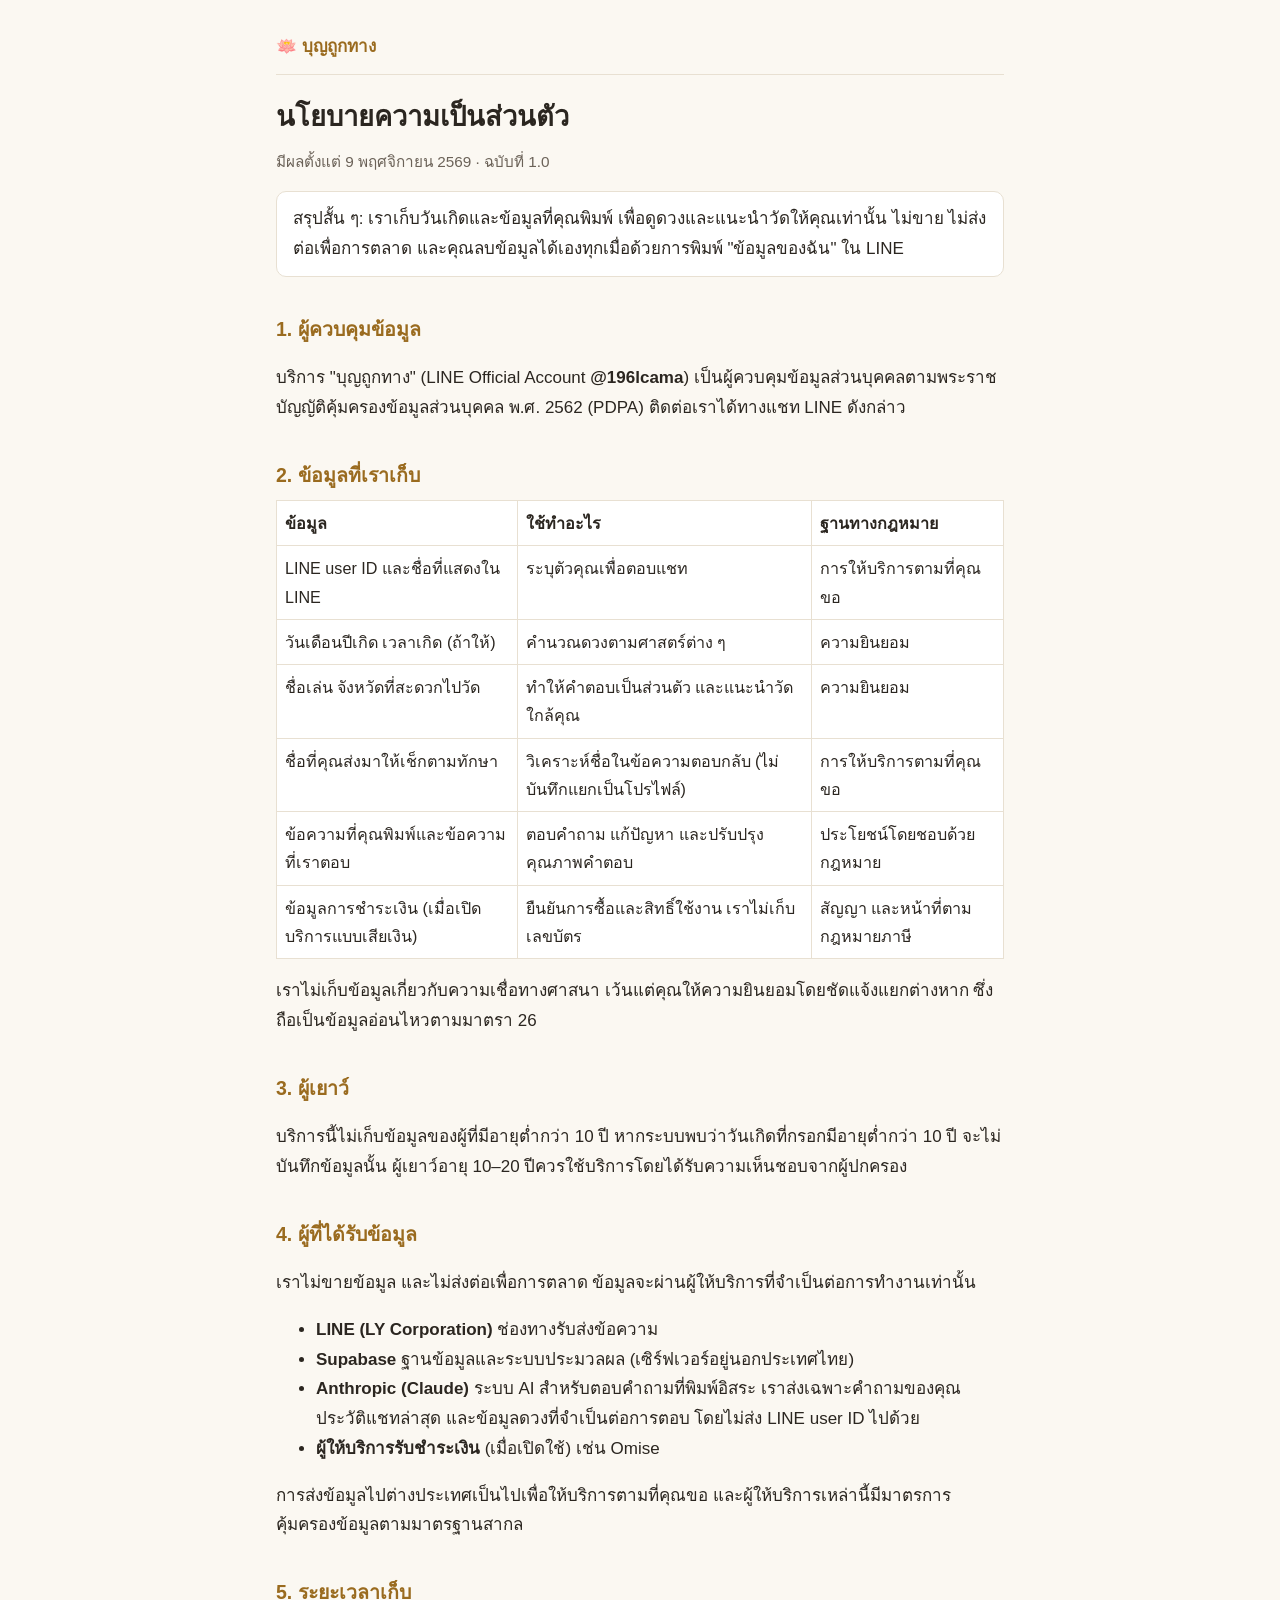
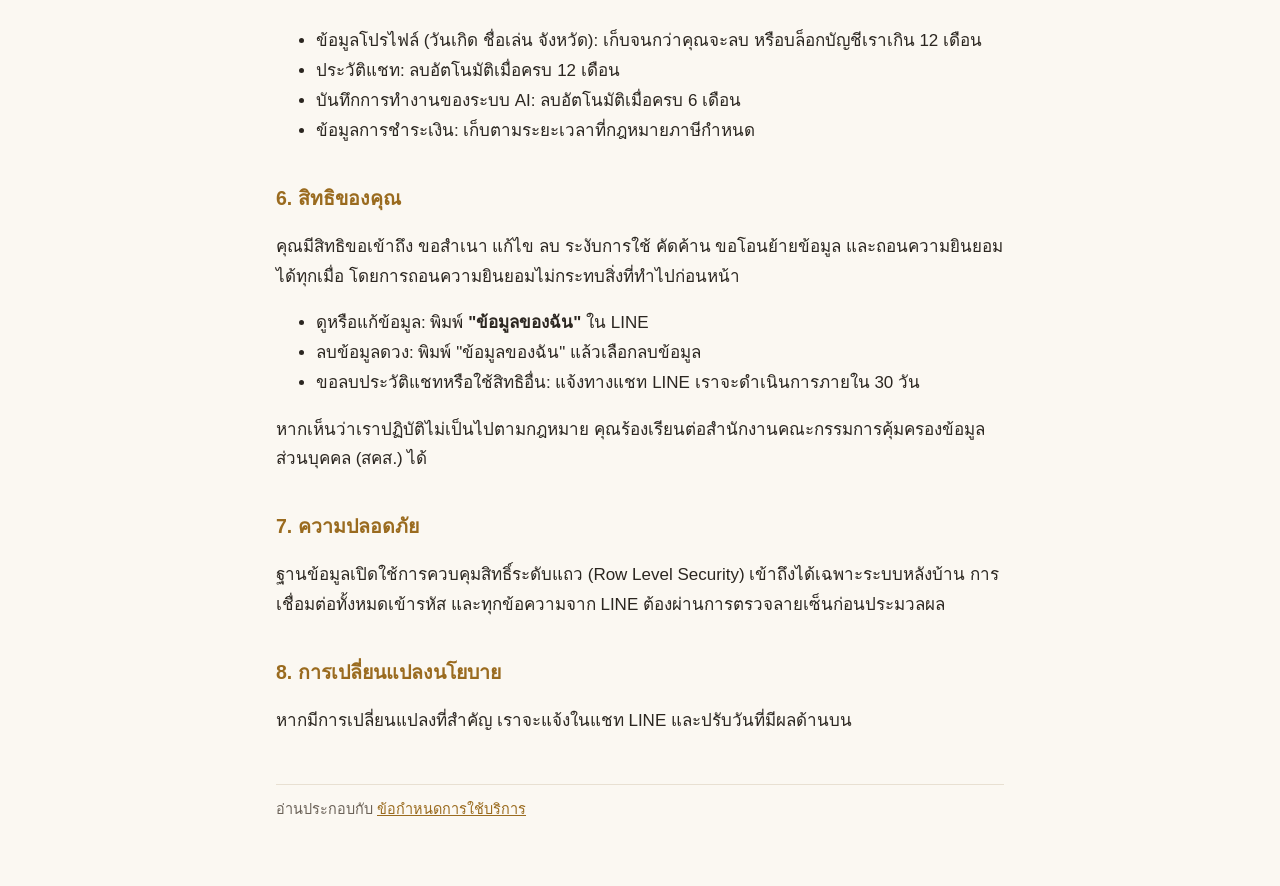
==== privacy.html @ 2775482c "Add privacy policy and terms v1.0" ====
<!doctype html><html lang="th"><head><meta charset="utf-8"><meta name="viewport" content="width=device-width,initial-scale=1">
<title>นโยบายความเป็นส่วนตัว · บุญถูกทาง</title><link rel="stylesheet" href="style.css"></head><body><main>
<header><a class="brand" href="./">🪷 บุญถูกทาง</a></header>
<h1>นโยบายความเป็นส่วนตัว</h1>
<p class="meta">มีผลตั้งแต่ 9 พฤศจิกายน 2569 · ฉบับที่ 1.0</p>

<div class="box">สรุปสั้น ๆ: เราเก็บวันเกิดและข้อมูลที่คุณพิมพ์ เพื่อดูดวงและแนะนำวัดให้คุณเท่านั้น ไม่ขาย ไม่ส่งต่อเพื่อการตลาด และคุณลบข้อมูลได้เองทุกเมื่อด้วยการพิมพ์ "ข้อมูลของฉัน" ใน LINE</div>

<h2>1. ผู้ควบคุมข้อมูล</h2>
<p>บริการ "บุญถูกทาง" (LINE Official Account <b>@196lcama</b>) เป็นผู้ควบคุมข้อมูลส่วนบุคคลตามพระราชบัญญัติคุ้มครองข้อมูลส่วนบุคคล พ.ศ. 2562 (PDPA) ติดต่อเราได้ทางแชท LINE ดังกล่าว</p>

<h2>2. ข้อมูลที่เราเก็บ</h2>
<table>
<tr><th>ข้อมูล</th><th>ใช้ทำอะไร</th><th>ฐานทางกฎหมาย</th></tr>
<tr><td>LINE user ID และชื่อที่แสดงใน LINE</td><td>ระบุตัวคุณเพื่อตอบแชท</td><td>การให้บริการตามที่คุณขอ</td></tr>
<tr><td>วันเดือนปีเกิด เวลาเกิด (ถ้าให้)</td><td>คำนวณดวงตามศาสตร์ต่าง ๆ</td><td>ความยินยอม</td></tr>
<tr><td>ชื่อเล่น จังหวัดที่สะดวกไปวัด</td><td>ทำให้คำตอบเป็นส่วนตัว และแนะนำวัดใกล้คุณ</td><td>ความยินยอม</td></tr>
<tr><td>ชื่อที่คุณส่งมาให้เช็กตามทักษา</td><td>วิเคราะห์ชื่อในข้อความตอบกลับ (ไม่บันทึกแยกเป็นโปรไฟล์)</td><td>การให้บริการตามที่คุณขอ</td></tr>
<tr><td>ข้อความที่คุณพิมพ์และข้อความที่เราตอบ</td><td>ตอบคำถาม แก้ปัญหา และปรับปรุงคุณภาพคำตอบ</td><td>ประโยชน์โดยชอบด้วยกฎหมาย</td></tr>
<tr><td>ข้อมูลการชำระเงิน (เมื่อเปิดบริการแบบเสียเงิน)</td><td>ยืนยันการซื้อและสิทธิ์ใช้งาน เราไม่เก็บเลขบัตร</td><td>สัญญา และหน้าที่ตามกฎหมายภาษี</td></tr>
</table>
<p>เราไม่เก็บข้อมูลเกี่ยวกับความเชื่อทางศาสนา เว้นแต่คุณให้ความยินยอมโดยชัดแจ้งแยกต่างหาก ซึ่งถือเป็นข้อมูลอ่อนไหวตามมาตรา 26</p>

<h2>3. ผู้เยาว์</h2>
<p>บริการนี้ไม่เก็บข้อมูลของผู้ที่มีอายุต่ำกว่า 10 ปี หากระบบพบว่าวันเกิดที่กรอกมีอายุต่ำกว่า 10 ปี จะไม่บันทึกข้อมูลนั้น ผู้เยาว์อายุ 10–20 ปีควรใช้บริการโดยได้รับความเห็นชอบจากผู้ปกครอง</p>

<h2>4. ผู้ที่ได้รับข้อมูล</h2>
<p>เราไม่ขายข้อมูล และไม่ส่งต่อเพื่อการตลาด ข้อมูลจะผ่านผู้ให้บริการที่จำเป็นต่อการทำงานเท่านั้น</p>
<ul>
<li><b>LINE (LY Corporation)</b> ช่องทางรับส่งข้อความ</li>
<li><b>Supabase</b> ฐานข้อมูลและระบบประมวลผล (เซิร์ฟเวอร์อยู่นอกประเทศไทย)</li>
<li><b>Anthropic (Claude)</b> ระบบ AI สำหรับตอบคำถามที่พิมพ์อิสระ เราส่งเฉพาะคำถามของคุณ ประวัติแชทล่าสุด และข้อมูลดวงที่จำเป็นต่อการตอบ โดยไม่ส่ง LINE user ID ไปด้วย</li>
<li><b>ผู้ให้บริการรับชำระเงิน</b> (เมื่อเปิดใช้) เช่น Omise</li>
</ul>
<p>การส่งข้อมูลไปต่างประเทศเป็นไปเพื่อให้บริการตามที่คุณขอ และผู้ให้บริการเหล่านี้มีมาตรการคุ้มครองข้อมูลตามมาตรฐานสากล</p>

<h2>5. ระยะเวลาเก็บ</h2>
<ul>
<li>ข้อมูลโปรไฟล์ (วันเกิด ชื่อเล่น จังหวัด): เก็บจนกว่าคุณจะลบ หรือบล็อกบัญชีเราเกิน 12 เดือน</li>
<li>ประวัติแชท: ลบอัตโนมัติเมื่อครบ 12 เดือน</li>
<li>บันทึกการทำงานของระบบ AI: ลบอัตโนมัติเมื่อครบ 6 เดือน</li>
<li>ข้อมูลการชำระเงิน: เก็บตามระยะเวลาที่กฎหมายภาษีกำหนด</li>
</ul>

<h2>6. สิทธิของคุณ</h2>
<p>คุณมีสิทธิขอเข้าถึง ขอสำเนา แก้ไข ลบ ระงับการใช้ คัดค้าน ขอโอนย้ายข้อมูล และถอนความยินยอมได้ทุกเมื่อ โดยการถอนความยินยอมไม่กระทบสิ่งที่ทำไปก่อนหน้า</p>
<ul>
<li>ดูหรือแก้ข้อมูล: พิมพ์ <b>"ข้อมูลของฉัน"</b> ใน LINE</li>
<li>ลบข้อมูลดวง: พิมพ์ "ข้อมูลของฉัน" แล้วเลือกลบข้อมูล</li>
<li>ขอลบประวัติแชทหรือใช้สิทธิอื่น: แจ้งทางแชท LINE เราจะดำเนินการภายใน 30 วัน</li>
</ul>
<p>หากเห็นว่าเราปฏิบัติไม่เป็นไปตามกฎหมาย คุณร้องเรียนต่อสำนักงานคณะกรรมการคุ้มครองข้อมูลส่วนบุคคล (สคส.) ได้</p>

<h2>7. ความปลอดภัย</h2>
<p>ฐานข้อมูลเปิดใช้การควบคุมสิทธิ์ระดับแถว (Row Level Security) เข้าถึงได้เฉพาะระบบหลังบ้าน การเชื่อมต่อทั้งหมดเข้ารหัส และทุกข้อความจาก LINE ต้องผ่านการตรวจลายเซ็นก่อนประมวลผล</p>

<h2>8. การเปลี่ยนแปลงนโยบาย</h2>
<p>หากมีการเปลี่ยนแปลงที่สำคัญ เราจะแจ้งในแชท LINE และปรับวันที่มีผลด้านบน</p>

<footer>อ่านประกอบกับ <a href="terms.html">ข้อกำหนดการใช้บริการ</a></footer>
</main></body></html>
---- style.css ----
:root{--bg:#fbf8f2;--fg:#2b2620;--muted:#6b6258;--accent:#9a6b1f;--card:#fff;--line:#e8e0d2}
@media (prefers-color-scheme:dark){:root{--bg:#1b1916;--fg:#ece6dc;--muted:#a99f92;--accent:#e0b062;--card:#24211d;--line:#3a352e}}
*{box-sizing:border-box}
body{margin:0;background:var(--bg);color:var(--fg);font-family:"Sarabun","Leelawadee UI","Noto Sans Thai",Tahoma,sans-serif;line-height:1.75;font-size:17px}
main{max-width:760px;margin:0 auto;padding:32px 16px 64px}
header{border-bottom:1px solid var(--line);margin-bottom:24px;padding-bottom:12px}
.brand{color:var(--accent);font-weight:700;text-decoration:none}
h1{font-size:1.6em;line-height:1.3;margin:.4em 0 .2em}
h2{font-size:1.15em;margin:1.8em 0 .4em;color:var(--accent)}
.meta{color:var(--muted);font-size:.9em}
table{width:100%;border-collapse:collapse;background:var(--card);font-size:.95em}
td,th{border:1px solid var(--line);padding:8px;text-align:left;vertical-align:top}
.box{background:var(--card);border:1px solid var(--line);border-radius:10px;padding:12px 16px}
a{color:var(--accent)}
footer{margin-top:48px;color:var(--muted);font-size:.85em;border-top:1px solid var(--line);padding-top:12px}
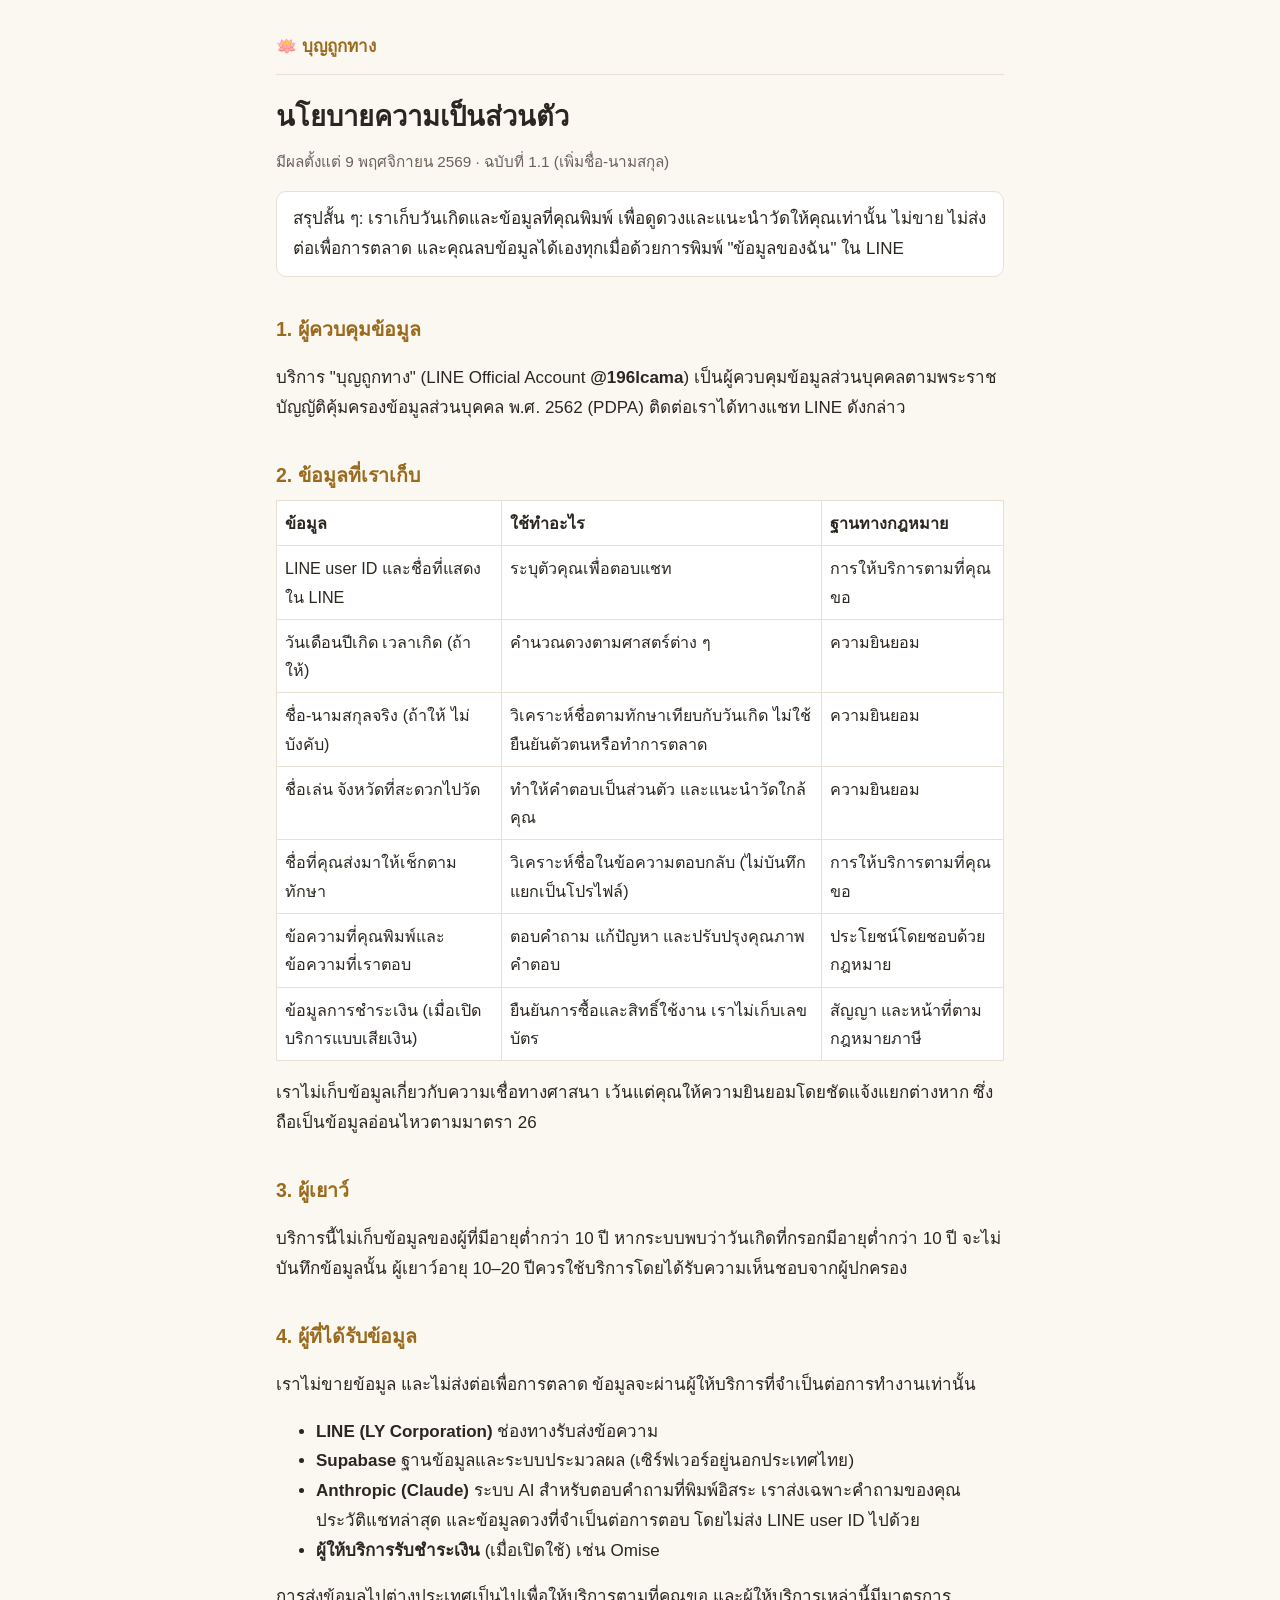
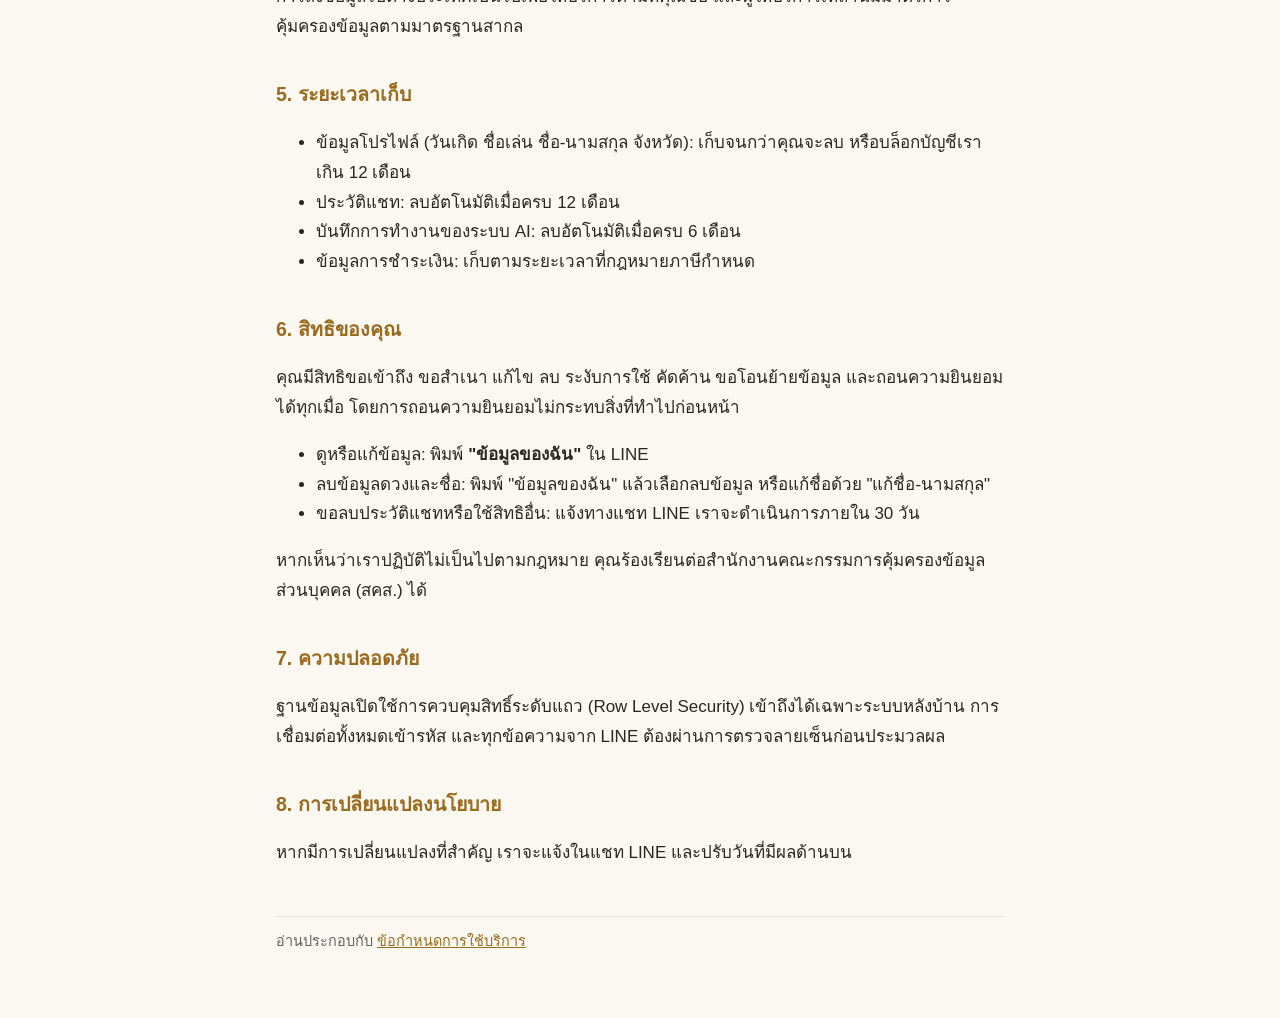
==== commit 0f81bec4: "Privacy policy v1.1: add full name" ====
--- a/privacy.html
+++ b/privacy.html
@@ -2,7 +2,7 @@
 <title>นโยบายความเป็นส่วนตัว · บุญถูกทาง</title><link rel="stylesheet" href="style.css"></head><body><main>
 <header><a class="brand" href="./">🪷 บุญถูกทาง</a></header>
 <h1>นโยบายความเป็นส่วนตัว</h1>
-<p class="meta">มีผลตั้งแต่ 9 พฤศจิกายน 2569 · ฉบับที่ 1.0</p>
+<p class="meta">มีผลตั้งแต่ 9 พฤศจิกายน 2569 · ฉบับที่ 1.1 (เพิ่มชื่อ-นามสกุล)</p>
 
 <div class="box">สรุปสั้น ๆ: เราเก็บวันเกิดและข้อมูลที่คุณพิมพ์ เพื่อดูดวงและแนะนำวัดให้คุณเท่านั้น ไม่ขาย ไม่ส่งต่อเพื่อการตลาด และคุณลบข้อมูลได้เองทุกเมื่อด้วยการพิมพ์ "ข้อมูลของฉัน" ใน LINE</div>
 
@@ -14,6 +14,7 @@
 <tr><th>ข้อมูล</th><th>ใช้ทำอะไร</th><th>ฐานทางกฎหมาย</th></tr>
 <tr><td>LINE user ID และชื่อที่แสดงใน LINE</td><td>ระบุตัวคุณเพื่อตอบแชท</td><td>การให้บริการตามที่คุณขอ</td></tr>
 <tr><td>วันเดือนปีเกิด เวลาเกิด (ถ้าให้)</td><td>คำนวณดวงตามศาสตร์ต่าง ๆ</td><td>ความยินยอม</td></tr>
+<tr><td>ชื่อ-นามสกุลจริง (ถ้าให้ ไม่บังคับ)</td><td>วิเคราะห์ชื่อตามทักษาเทียบกับวันเกิด ไม่ใช้ยืนยันตัวตนหรือทำการตลาด</td><td>ความยินยอม</td></tr>
 <tr><td>ชื่อเล่น จังหวัดที่สะดวกไปวัด</td><td>ทำให้คำตอบเป็นส่วนตัว และแนะนำวัดใกล้คุณ</td><td>ความยินยอม</td></tr>
 <tr><td>ชื่อที่คุณส่งมาให้เช็กตามทักษา</td><td>วิเคราะห์ชื่อในข้อความตอบกลับ (ไม่บันทึกแยกเป็นโปรไฟล์)</td><td>การให้บริการตามที่คุณขอ</td></tr>
 <tr><td>ข้อความที่คุณพิมพ์และข้อความที่เราตอบ</td><td>ตอบคำถาม แก้ปัญหา และปรับปรุงคุณภาพคำตอบ</td><td>ประโยชน์โดยชอบด้วยกฎหมาย</td></tr>
@@ -36,7 +37,7 @@
 
 <h2>5. ระยะเวลาเก็บ</h2>
 <ul>
-<li>ข้อมูลโปรไฟล์ (วันเกิด ชื่อเล่น จังหวัด): เก็บจนกว่าคุณจะลบ หรือบล็อกบัญชีเราเกิน 12 เดือน</li>
+<li>ข้อมูลโปรไฟล์ (วันเกิด ชื่อเล่น ชื่อ-นามสกุล จังหวัด): เก็บจนกว่าคุณจะลบ หรือบล็อกบัญชีเราเกิน 12 เดือน</li>
 <li>ประวัติแชท: ลบอัตโนมัติเมื่อครบ 12 เดือน</li>
 <li>บันทึกการทำงานของระบบ AI: ลบอัตโนมัติเมื่อครบ 6 เดือน</li>
 <li>ข้อมูลการชำระเงิน: เก็บตามระยะเวลาที่กฎหมายภาษีกำหนด</li>
@@ -46,7 +47,7 @@
 <p>คุณมีสิทธิขอเข้าถึง ขอสำเนา แก้ไข ลบ ระงับการใช้ คัดค้าน ขอโอนย้ายข้อมูล และถอนความยินยอมได้ทุกเมื่อ โดยการถอนความยินยอมไม่กระทบสิ่งที่ทำไปก่อนหน้า</p>
 <ul>
 <li>ดูหรือแก้ข้อมูล: พิมพ์ <b>"ข้อมูลของฉัน"</b> ใน LINE</li>
-<li>ลบข้อมูลดวง: พิมพ์ "ข้อมูลของฉัน" แล้วเลือกลบข้อมูล</li>
+<li>ลบข้อมูลดวงและชื่อ: พิมพ์ "ข้อมูลของฉัน" แล้วเลือกลบข้อมูล หรือแก้ชื่อด้วย "แก้ชื่อ-นามสกุล"</li>
 <li>ขอลบประวัติแชทหรือใช้สิทธิอื่น: แจ้งทางแชท LINE เราจะดำเนินการภายใน 30 วัน</li>
 </ul>
 <p>หากเห็นว่าเราปฏิบัติไม่เป็นไปตามกฎหมาย คุณร้องเรียนต่อสำนักงานคณะกรรมการคุ้มครองข้อมูลส่วนบุคคล (สคส.) ได้</p>
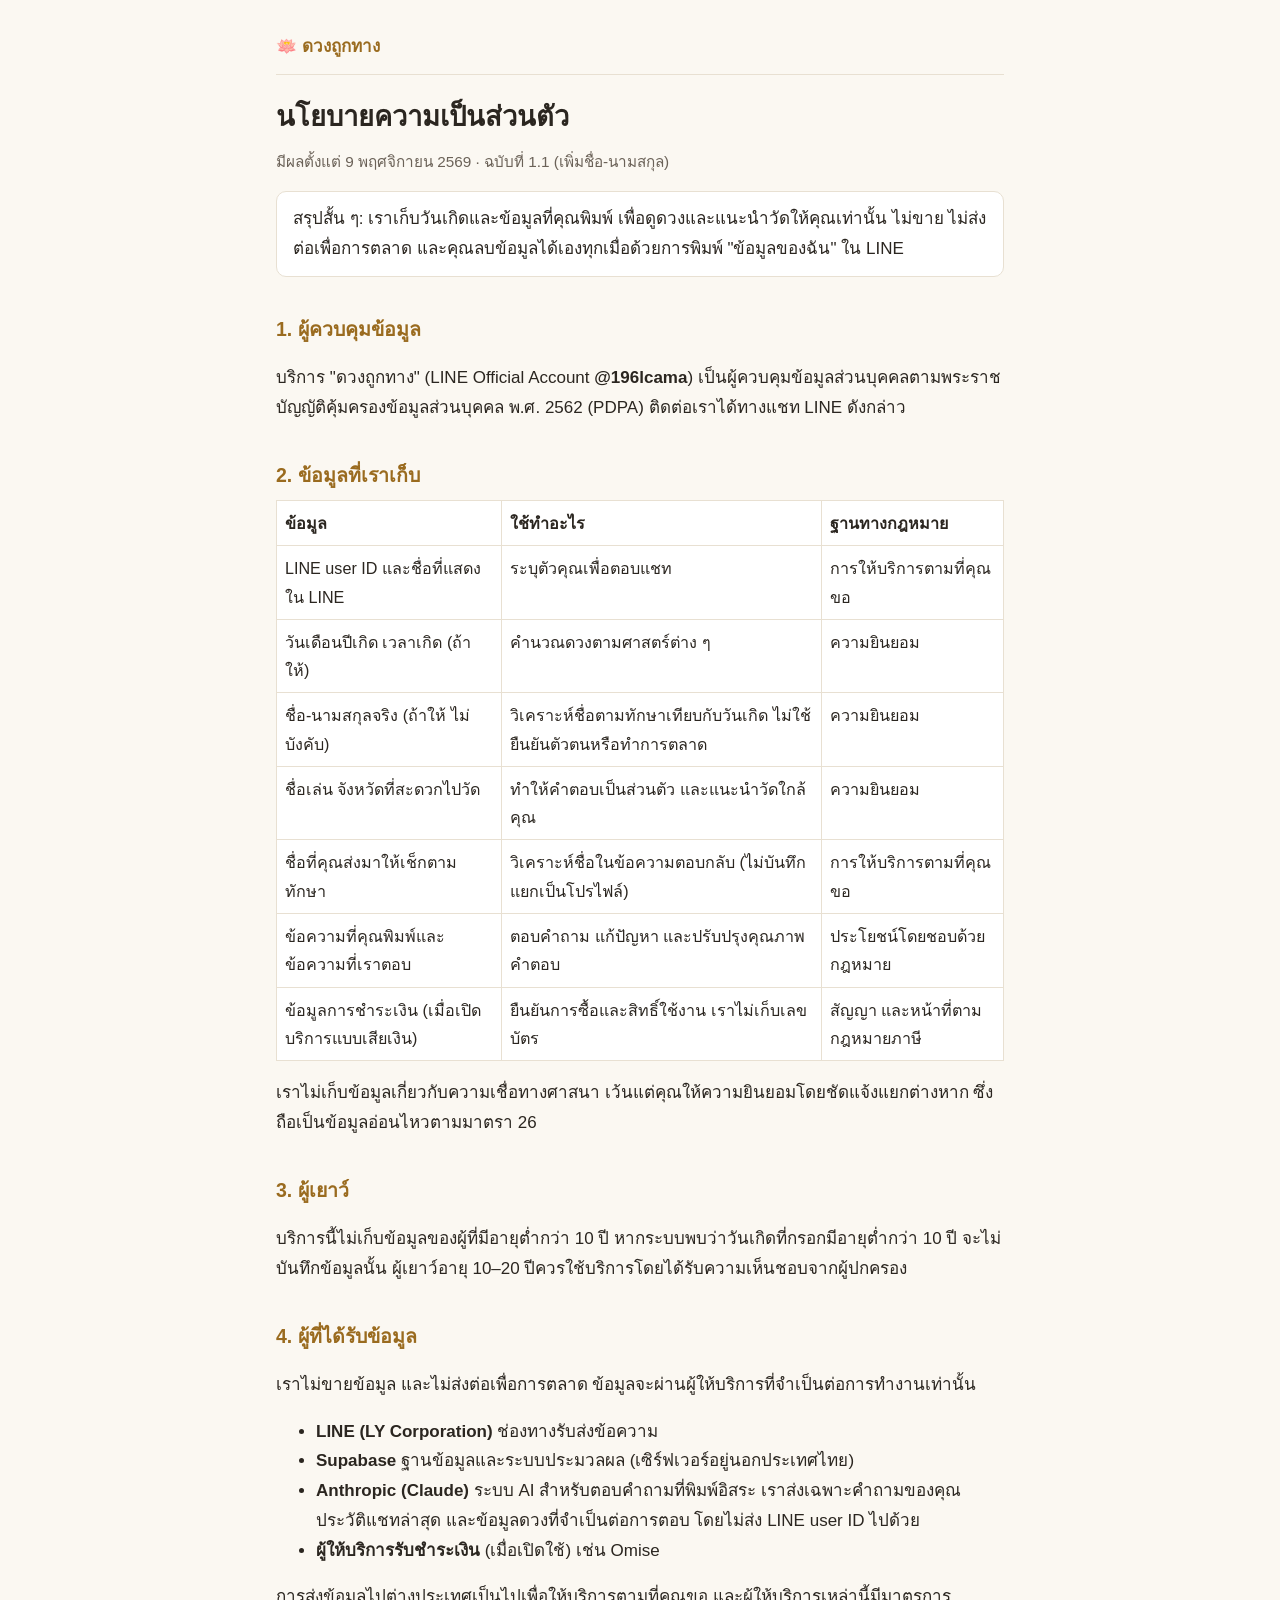
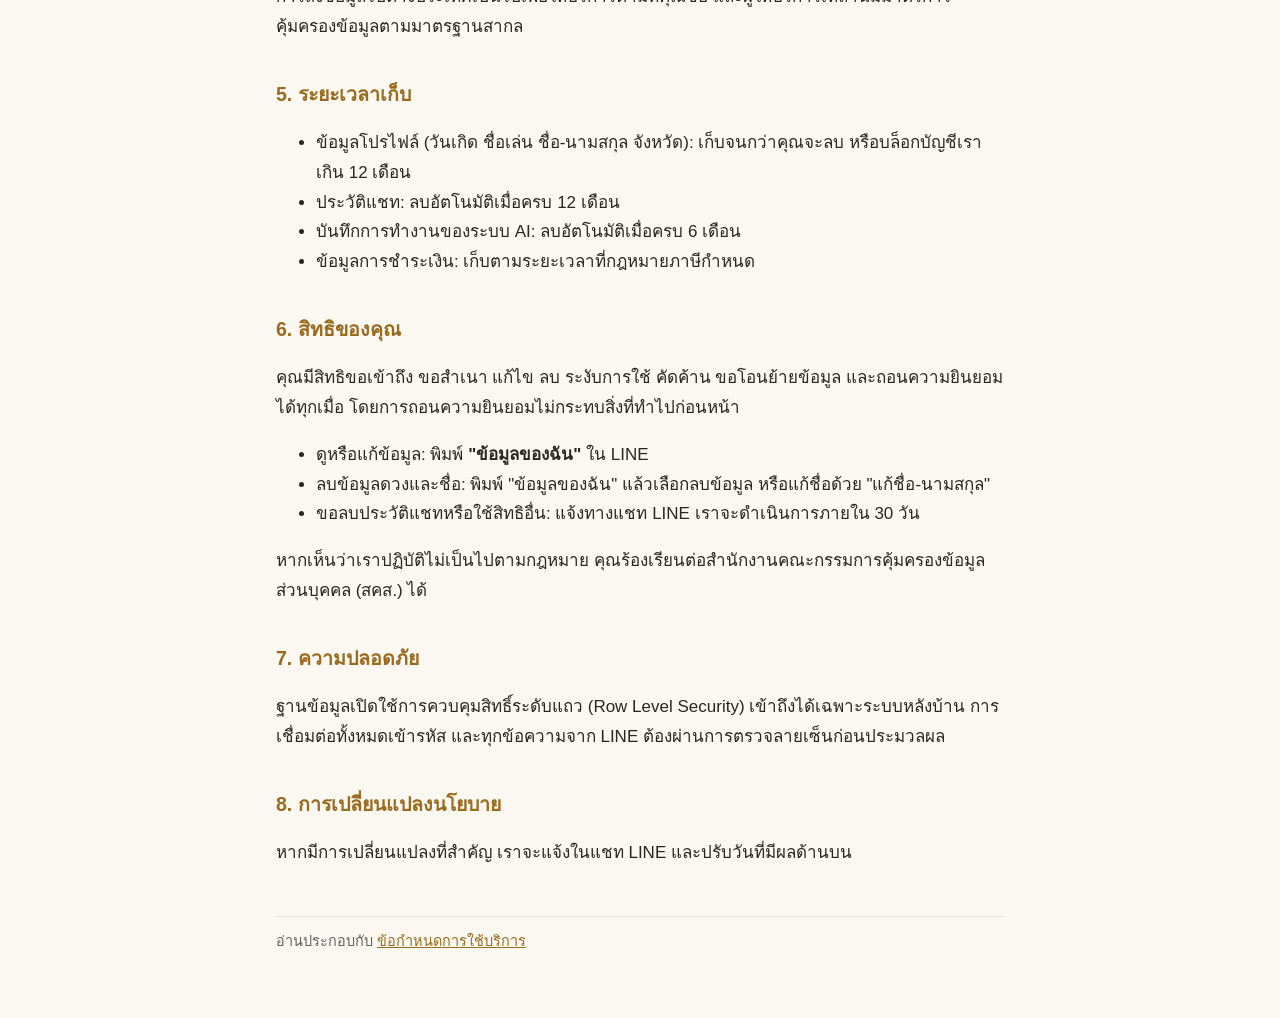
==== commit 8ef7d878: "Rename brand to Duang Thuk Thang" ====
--- a/privacy.html
+++ b/privacy.html
@@ -1,13 +1,13 @@
 <!doctype html><html lang="th"><head><meta charset="utf-8"><meta name="viewport" content="width=device-width,initial-scale=1">
-<title>นโยบายความเป็นส่วนตัว · บุญถูกทาง</title><link rel="stylesheet" href="style.css"></head><body><main>
-<header><a class="brand" href="./">🪷 บุญถูกทาง</a></header>
+<title>นโยบายความเป็นส่วนตัว · ดวงถูกทาง</title><link rel="stylesheet" href="style.css"></head><body><main>
+<header><a class="brand" href="./">🪷 ดวงถูกทาง</a></header>
 <h1>นโยบายความเป็นส่วนตัว</h1>
 <p class="meta">มีผลตั้งแต่ 9 พฤศจิกายน 2569 · ฉบับที่ 1.1 (เพิ่มชื่อ-นามสกุล)</p>
 
 <div class="box">สรุปสั้น ๆ: เราเก็บวันเกิดและข้อมูลที่คุณพิมพ์ เพื่อดูดวงและแนะนำวัดให้คุณเท่านั้น ไม่ขาย ไม่ส่งต่อเพื่อการตลาด และคุณลบข้อมูลได้เองทุกเมื่อด้วยการพิมพ์ "ข้อมูลของฉัน" ใน LINE</div>
 
 <h2>1. ผู้ควบคุมข้อมูล</h2>
-<p>บริการ "บุญถูกทาง" (LINE Official Account <b>@196lcama</b>) เป็นผู้ควบคุมข้อมูลส่วนบุคคลตามพระราชบัญญัติคุ้มครองข้อมูลส่วนบุคคล พ.ศ. 2562 (PDPA) ติดต่อเราได้ทางแชท LINE ดังกล่าว</p>
+<p>บริการ "ดวงถูกทาง" (LINE Official Account <b>@196lcama</b>) เป็นผู้ควบคุมข้อมูลส่วนบุคคลตามพระราชบัญญัติคุ้มครองข้อมูลส่วนบุคคล พ.ศ. 2562 (PDPA) ติดต่อเราได้ทางแชท LINE ดังกล่าว</p>
 
 <h2>2. ข้อมูลที่เราเก็บ</h2>
 <table>
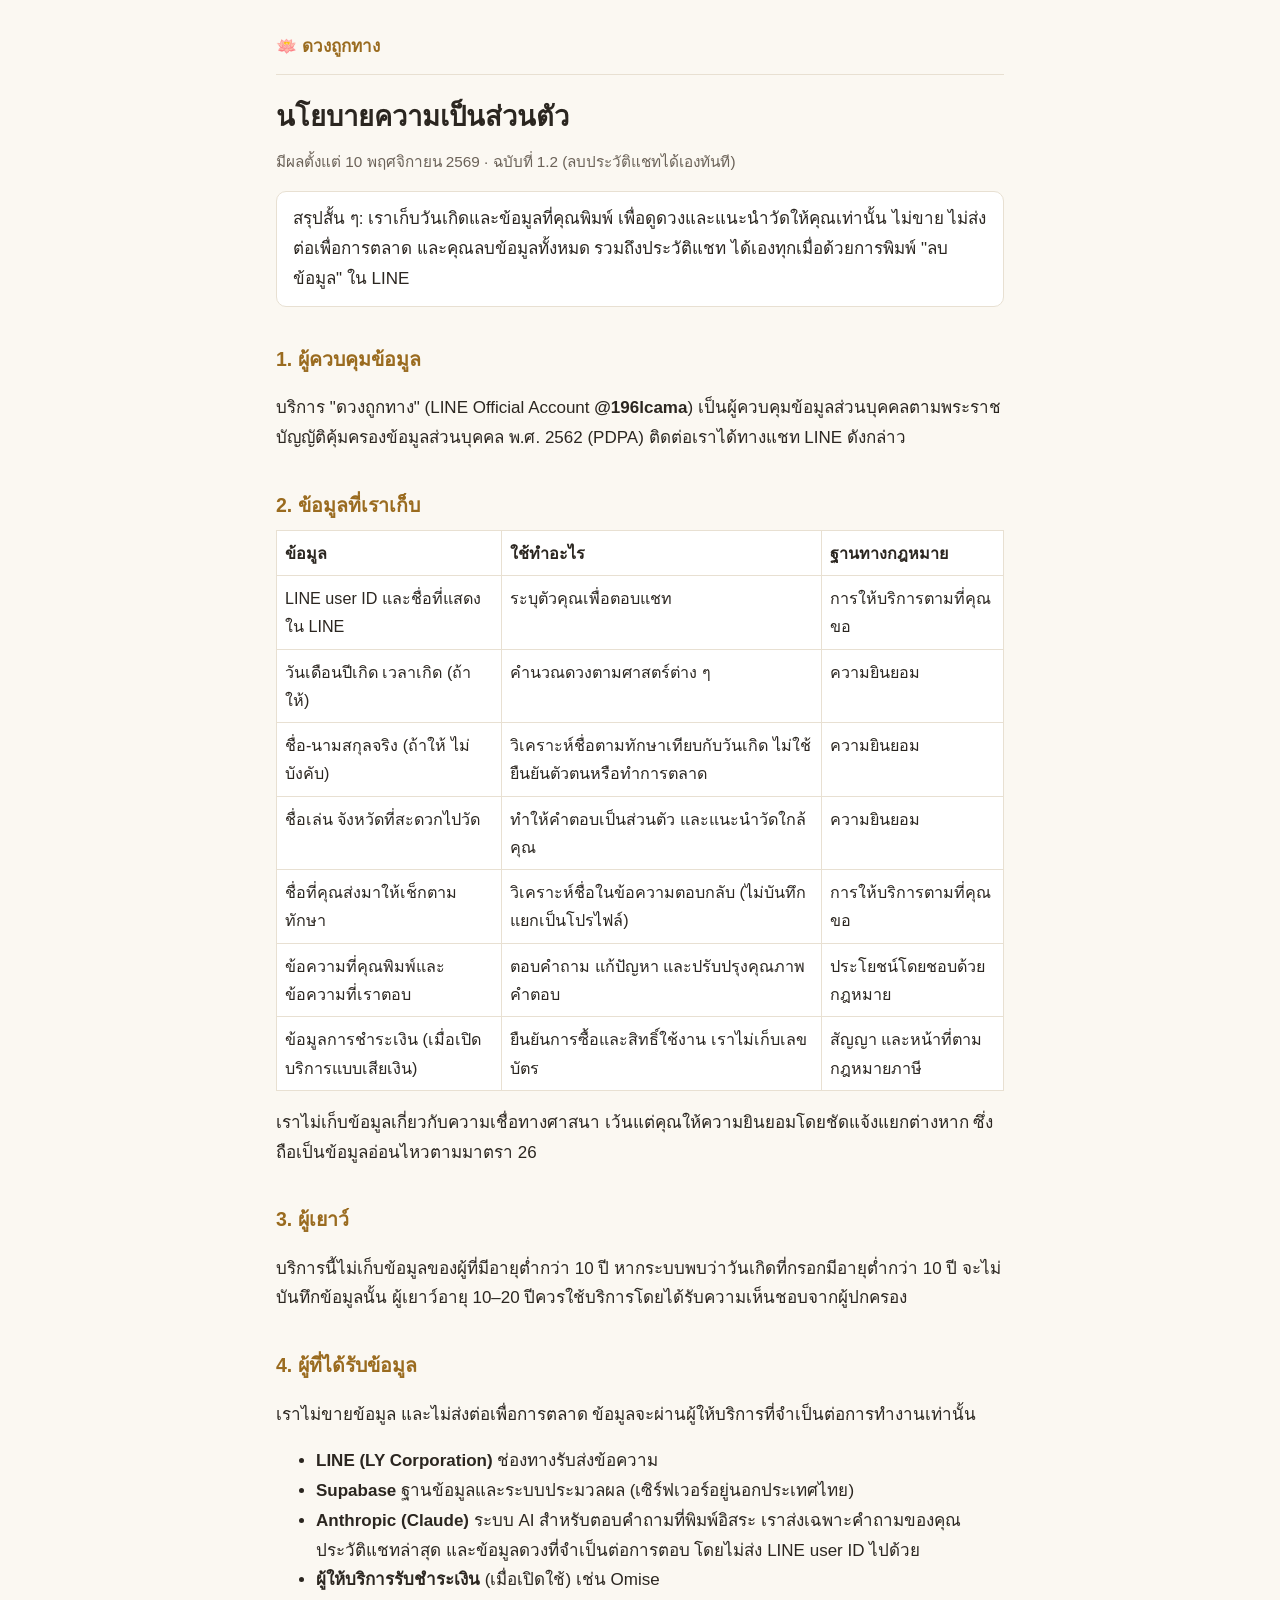
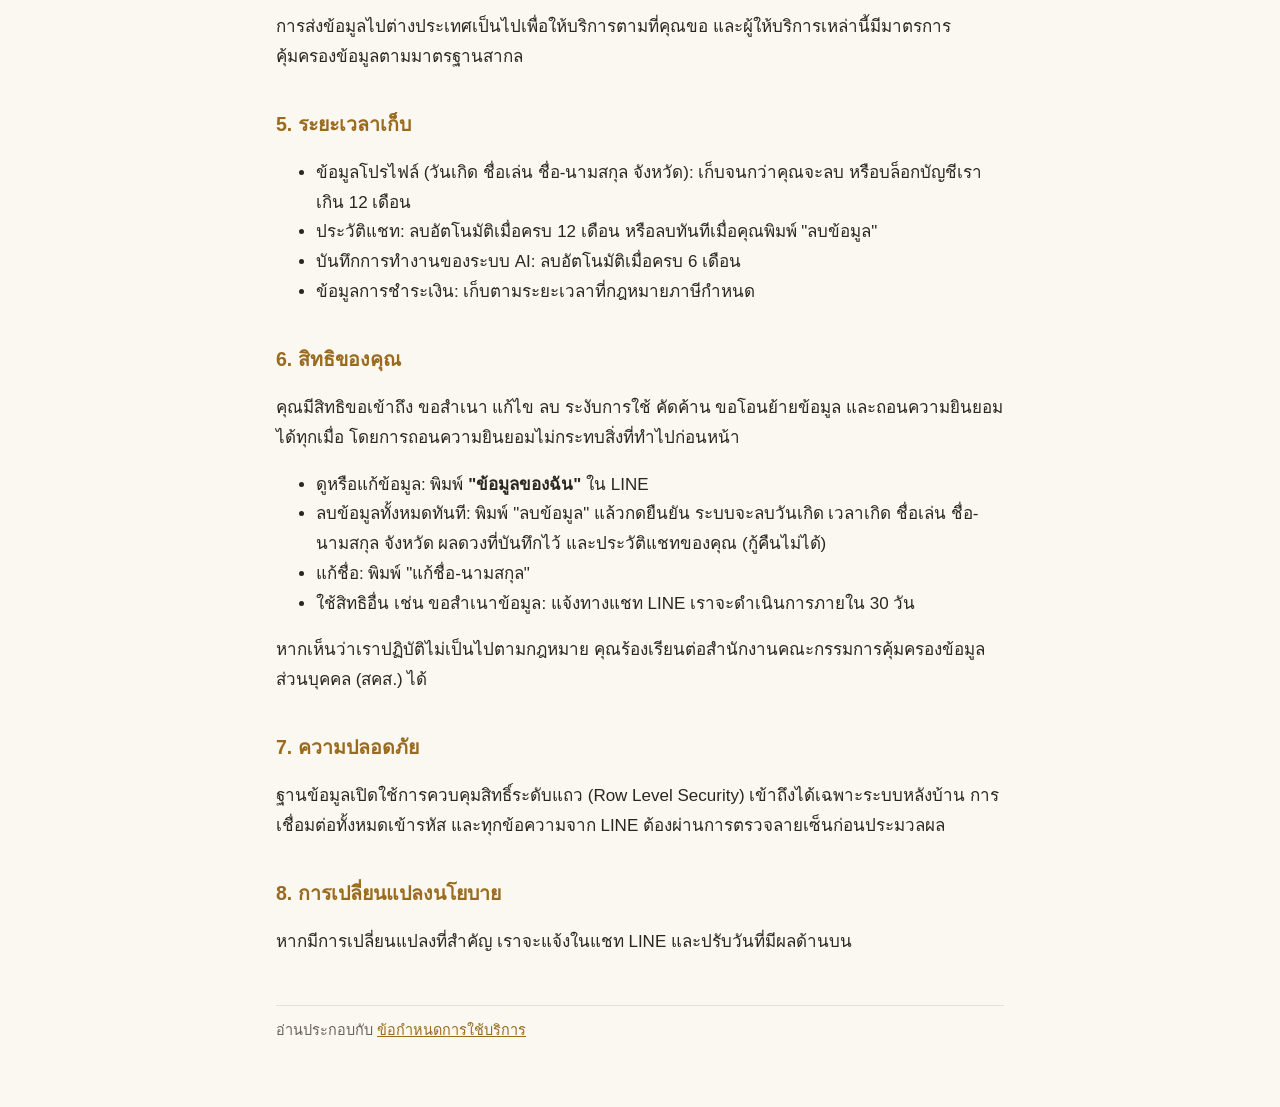
==== commit 7c1cd7a4: "Privacy policy v1.2: self-service chat deletion" ====
--- a/privacy.html
+++ b/privacy.html
@@ -2,9 +2,9 @@
 <title>นโยบายความเป็นส่วนตัว · ดวงถูกทาง</title><link rel="stylesheet" href="style.css"></head><body><main>
 <header><a class="brand" href="./">🪷 ดวงถูกทาง</a></header>
 <h1>นโยบายความเป็นส่วนตัว</h1>
-<p class="meta">มีผลตั้งแต่ 9 พฤศจิกายน 2569 · ฉบับที่ 1.1 (เพิ่มชื่อ-นามสกุล)</p>
+<p class="meta">มีผลตั้งแต่ 10 พฤศจิกายน 2569 · ฉบับที่ 1.2 (ลบประวัติแชทได้เองทันที)</p>
 
-<div class="box">สรุปสั้น ๆ: เราเก็บวันเกิดและข้อมูลที่คุณพิมพ์ เพื่อดูดวงและแนะนำวัดให้คุณเท่านั้น ไม่ขาย ไม่ส่งต่อเพื่อการตลาด และคุณลบข้อมูลได้เองทุกเมื่อด้วยการพิมพ์ "ข้อมูลของฉัน" ใน LINE</div>
+<div class="box">สรุปสั้น ๆ: เราเก็บวันเกิดและข้อมูลที่คุณพิมพ์ เพื่อดูดวงและแนะนำวัดให้คุณเท่านั้น ไม่ขาย ไม่ส่งต่อเพื่อการตลาด และคุณลบข้อมูลทั้งหมด รวมถึงประวัติแชท ได้เองทุกเมื่อด้วยการพิมพ์ "ลบข้อมูล" ใน LINE</div>
 
 <h2>1. ผู้ควบคุมข้อมูล</h2>
 <p>บริการ "ดวงถูกทาง" (LINE Official Account <b>@196lcama</b>) เป็นผู้ควบคุมข้อมูลส่วนบุคคลตามพระราชบัญญัติคุ้มครองข้อมูลส่วนบุคคล พ.ศ. 2562 (PDPA) ติดต่อเราได้ทางแชท LINE ดังกล่าว</p>
@@ -38,7 +38,7 @@
 <h2>5. ระยะเวลาเก็บ</h2>
 <ul>
 <li>ข้อมูลโปรไฟล์ (วันเกิด ชื่อเล่น ชื่อ-นามสกุล จังหวัด): เก็บจนกว่าคุณจะลบ หรือบล็อกบัญชีเราเกิน 12 เดือน</li>
-<li>ประวัติแชท: ลบอัตโนมัติเมื่อครบ 12 เดือน</li>
+<li>ประวัติแชท: ลบอัตโนมัติเมื่อครบ 12 เดือน หรือลบทันทีเมื่อคุณพิมพ์ "ลบข้อมูล"</li>
 <li>บันทึกการทำงานของระบบ AI: ลบอัตโนมัติเมื่อครบ 6 เดือน</li>
 <li>ข้อมูลการชำระเงิน: เก็บตามระยะเวลาที่กฎหมายภาษีกำหนด</li>
 </ul>
@@ -47,8 +47,9 @@
 <p>คุณมีสิทธิขอเข้าถึง ขอสำเนา แก้ไข ลบ ระงับการใช้ คัดค้าน ขอโอนย้ายข้อมูล และถอนความยินยอมได้ทุกเมื่อ โดยการถอนความยินยอมไม่กระทบสิ่งที่ทำไปก่อนหน้า</p>
 <ul>
 <li>ดูหรือแก้ข้อมูล: พิมพ์ <b>"ข้อมูลของฉัน"</b> ใน LINE</li>
-<li>ลบข้อมูลดวงและชื่อ: พิมพ์ "ข้อมูลของฉัน" แล้วเลือกลบข้อมูล หรือแก้ชื่อด้วย "แก้ชื่อ-นามสกุล"</li>
-<li>ขอลบประวัติแชทหรือใช้สิทธิอื่น: แจ้งทางแชท LINE เราจะดำเนินการภายใน 30 วัน</li>
+<li>ลบข้อมูลทั้งหมดทันที: พิมพ์ "ลบข้อมูล" แล้วกดยืนยัน ระบบจะลบวันเกิด เวลาเกิด ชื่อเล่น ชื่อ-นามสกุล จังหวัด ผลดวงที่บันทึกไว้ และประวัติแชทของคุณ (กู้คืนไม่ได้)</li>
+<li>แก้ชื่อ: พิมพ์ "แก้ชื่อ-นามสกุล"</li>
+<li>ใช้สิทธิอื่น เช่น ขอสำเนาข้อมูล: แจ้งทางแชท LINE เราจะดำเนินการภายใน 30 วัน</li>
 </ul>
 <p>หากเห็นว่าเราปฏิบัติไม่เป็นไปตามกฎหมาย คุณร้องเรียนต่อสำนักงานคณะกรรมการคุ้มครองข้อมูลส่วนบุคคล (สคส.) ได้</p>
 
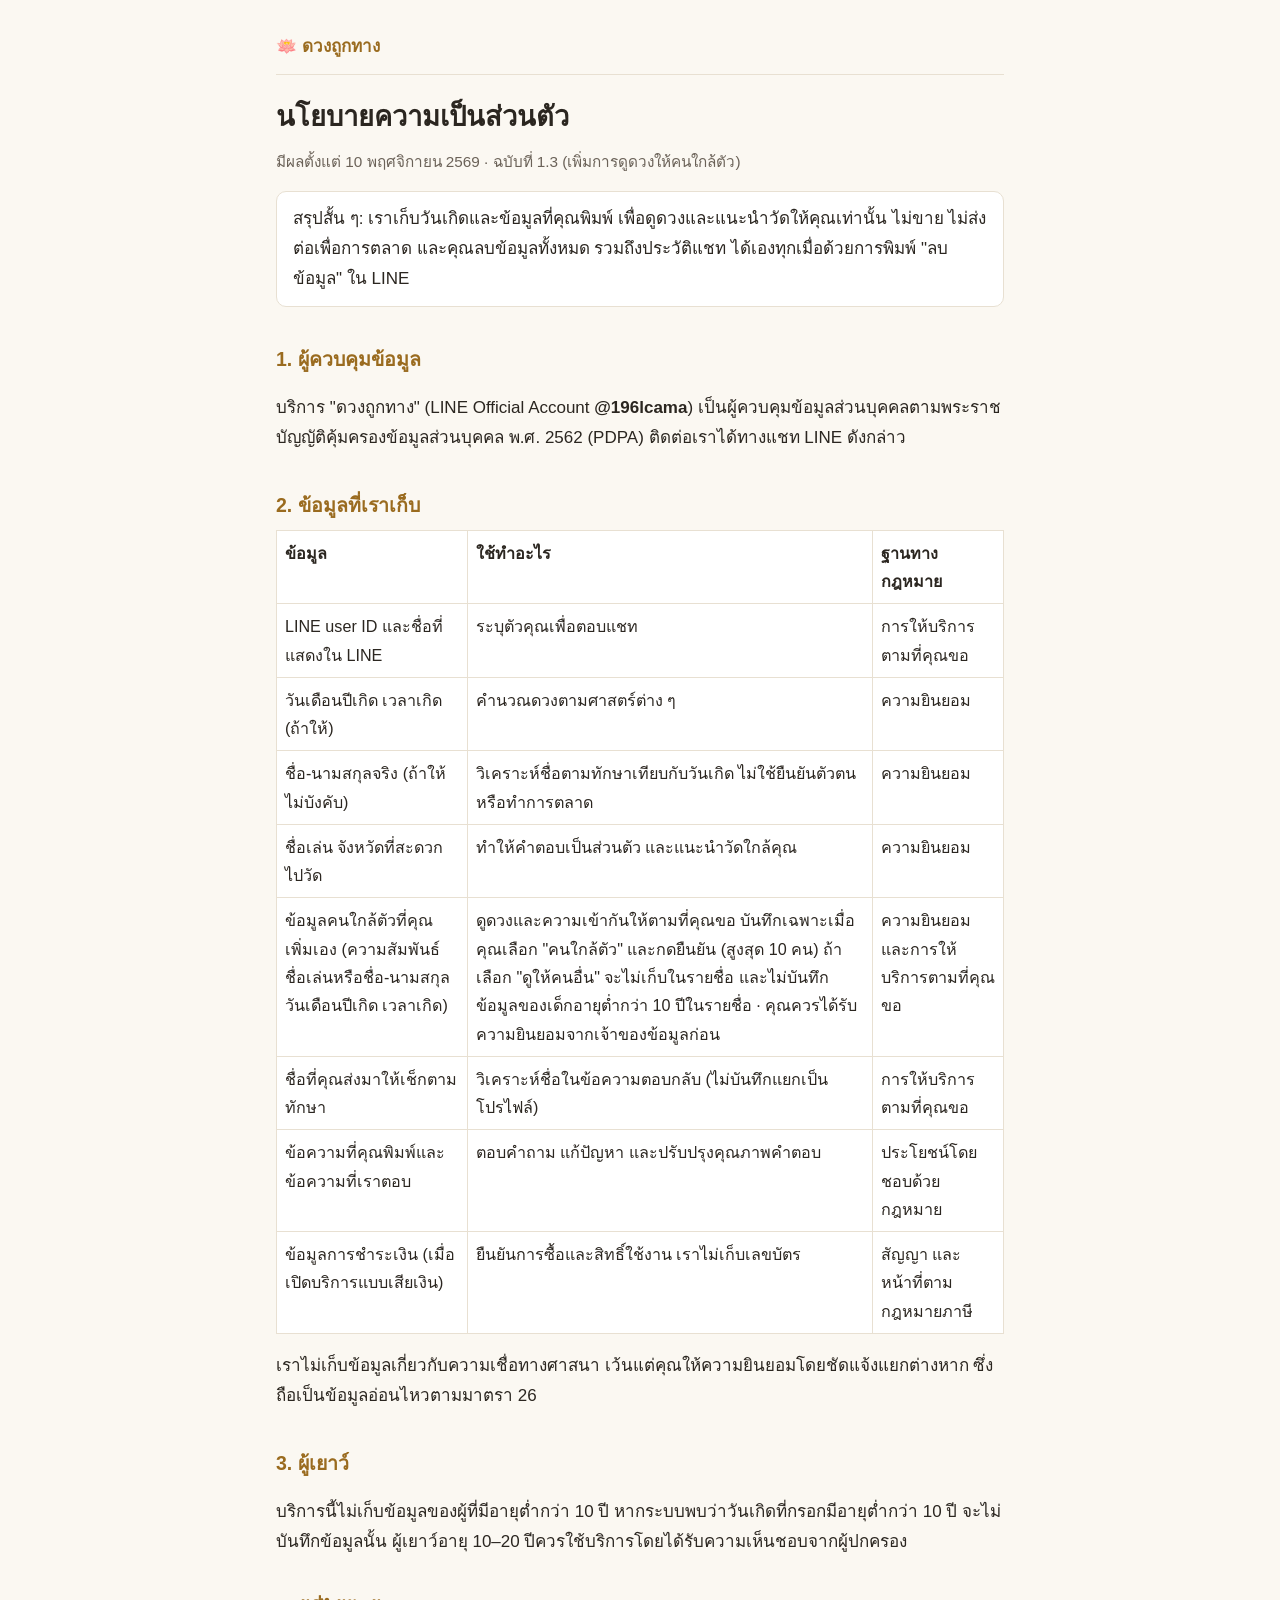
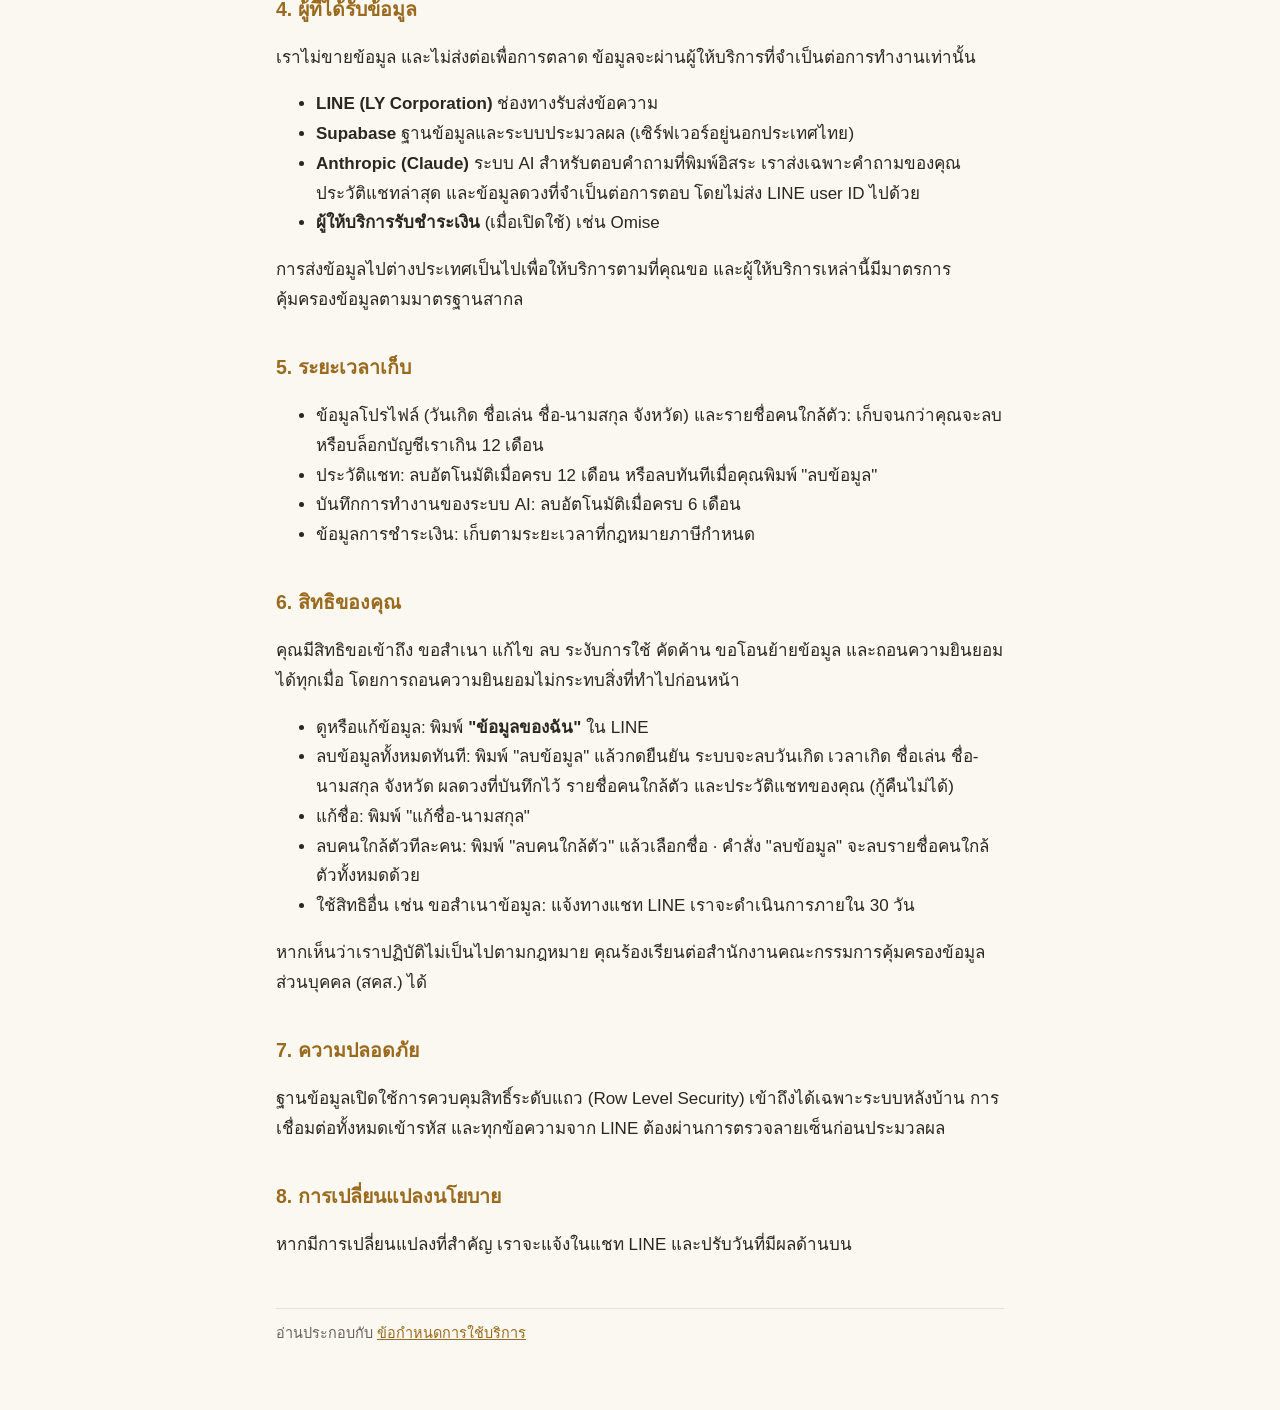
==== commit 94a96bb1: "Privacy policy v1.3: close-person readings" ====
--- a/privacy.html
+++ b/privacy.html
@@ -2,7 +2,7 @@
 <title>นโยบายความเป็นส่วนตัว · ดวงถูกทาง</title><link rel="stylesheet" href="style.css"></head><body><main>
 <header><a class="brand" href="./">🪷 ดวงถูกทาง</a></header>
 <h1>นโยบายความเป็นส่วนตัว</h1>
-<p class="meta">มีผลตั้งแต่ 10 พฤศจิกายน 2569 · ฉบับที่ 1.2 (ลบประวัติแชทได้เองทันที)</p>
+<p class="meta">มีผลตั้งแต่ 10 พฤศจิกายน 2569 · ฉบับที่ 1.3 (เพิ่มการดูดวงให้คนใกล้ตัว)</p>
 
 <div class="box">สรุปสั้น ๆ: เราเก็บวันเกิดและข้อมูลที่คุณพิมพ์ เพื่อดูดวงและแนะนำวัดให้คุณเท่านั้น ไม่ขาย ไม่ส่งต่อเพื่อการตลาด และคุณลบข้อมูลทั้งหมด รวมถึงประวัติแชท ได้เองทุกเมื่อด้วยการพิมพ์ "ลบข้อมูล" ใน LINE</div>
 
@@ -16,6 +16,7 @@
 <tr><td>วันเดือนปีเกิด เวลาเกิด (ถ้าให้)</td><td>คำนวณดวงตามศาสตร์ต่าง ๆ</td><td>ความยินยอม</td></tr>
 <tr><td>ชื่อ-นามสกุลจริง (ถ้าให้ ไม่บังคับ)</td><td>วิเคราะห์ชื่อตามทักษาเทียบกับวันเกิด ไม่ใช้ยืนยันตัวตนหรือทำการตลาด</td><td>ความยินยอม</td></tr>
 <tr><td>ชื่อเล่น จังหวัดที่สะดวกไปวัด</td><td>ทำให้คำตอบเป็นส่วนตัว และแนะนำวัดใกล้คุณ</td><td>ความยินยอม</td></tr>
+<tr><td>ข้อมูลคนใกล้ตัวที่คุณเพิ่มเอง (ความสัมพันธ์ ชื่อเล่นหรือชื่อ-นามสกุล วันเดือนปีเกิด เวลาเกิด)</td><td>ดูดวงและความเข้ากันให้ตามที่คุณขอ บันทึกเฉพาะเมื่อคุณเลือก "คนใกล้ตัว" และกดยืนยัน (สูงสุด 10 คน) ถ้าเลือก "ดูให้คนอื่น" จะไม่เก็บในรายชื่อ และไม่บันทึกข้อมูลของเด็กอายุต่ำกว่า 10 ปีในรายชื่อ · คุณควรได้รับความยินยอมจากเจ้าของข้อมูลก่อน</td><td>ความยินยอม และการให้บริการตามที่คุณขอ</td></tr>
 <tr><td>ชื่อที่คุณส่งมาให้เช็กตามทักษา</td><td>วิเคราะห์ชื่อในข้อความตอบกลับ (ไม่บันทึกแยกเป็นโปรไฟล์)</td><td>การให้บริการตามที่คุณขอ</td></tr>
 <tr><td>ข้อความที่คุณพิมพ์และข้อความที่เราตอบ</td><td>ตอบคำถาม แก้ปัญหา และปรับปรุงคุณภาพคำตอบ</td><td>ประโยชน์โดยชอบด้วยกฎหมาย</td></tr>
 <tr><td>ข้อมูลการชำระเงิน (เมื่อเปิดบริการแบบเสียเงิน)</td><td>ยืนยันการซื้อและสิทธิ์ใช้งาน เราไม่เก็บเลขบัตร</td><td>สัญญา และหน้าที่ตามกฎหมายภาษี</td></tr>
@@ -37,7 +38,7 @@
 
 <h2>5. ระยะเวลาเก็บ</h2>
 <ul>
-<li>ข้อมูลโปรไฟล์ (วันเกิด ชื่อเล่น ชื่อ-นามสกุล จังหวัด): เก็บจนกว่าคุณจะลบ หรือบล็อกบัญชีเราเกิน 12 เดือน</li>
+<li>ข้อมูลโปรไฟล์ (วันเกิด ชื่อเล่น ชื่อ-นามสกุล จังหวัด) และรายชื่อคนใกล้ตัว: เก็บจนกว่าคุณจะลบ หรือบล็อกบัญชีเราเกิน 12 เดือน</li>
 <li>ประวัติแชท: ลบอัตโนมัติเมื่อครบ 12 เดือน หรือลบทันทีเมื่อคุณพิมพ์ "ลบข้อมูล"</li>
 <li>บันทึกการทำงานของระบบ AI: ลบอัตโนมัติเมื่อครบ 6 เดือน</li>
 <li>ข้อมูลการชำระเงิน: เก็บตามระยะเวลาที่กฎหมายภาษีกำหนด</li>
@@ -47,8 +48,9 @@
 <p>คุณมีสิทธิขอเข้าถึง ขอสำเนา แก้ไข ลบ ระงับการใช้ คัดค้าน ขอโอนย้ายข้อมูล และถอนความยินยอมได้ทุกเมื่อ โดยการถอนความยินยอมไม่กระทบสิ่งที่ทำไปก่อนหน้า</p>
 <ul>
 <li>ดูหรือแก้ข้อมูล: พิมพ์ <b>"ข้อมูลของฉัน"</b> ใน LINE</li>
-<li>ลบข้อมูลทั้งหมดทันที: พิมพ์ "ลบข้อมูล" แล้วกดยืนยัน ระบบจะลบวันเกิด เวลาเกิด ชื่อเล่น ชื่อ-นามสกุล จังหวัด ผลดวงที่บันทึกไว้ และประวัติแชทของคุณ (กู้คืนไม่ได้)</li>
+<li>ลบข้อมูลทั้งหมดทันที: พิมพ์ "ลบข้อมูล" แล้วกดยืนยัน ระบบจะลบวันเกิด เวลาเกิด ชื่อเล่น ชื่อ-นามสกุล จังหวัด ผลดวงที่บันทึกไว้ รายชื่อคนใกล้ตัว และประวัติแชทของคุณ (กู้คืนไม่ได้)</li>
 <li>แก้ชื่อ: พิมพ์ "แก้ชื่อ-นามสกุล"</li>
+<li>ลบคนใกล้ตัวทีละคน: พิมพ์ "ลบคนใกล้ตัว" แล้วเลือกชื่อ · คำสั่ง "ลบข้อมูล" จะลบรายชื่อคนใกล้ตัวทั้งหมดด้วย</li>
 <li>ใช้สิทธิอื่น เช่น ขอสำเนาข้อมูล: แจ้งทางแชท LINE เราจะดำเนินการภายใน 30 วัน</li>
 </ul>
 <p>หากเห็นว่าเราปฏิบัติไม่เป็นไปตามกฎหมาย คุณร้องเรียนต่อสำนักงานคณะกรรมการคุ้มครองข้อมูลส่วนบุคคล (สคส.) ได้</p>
